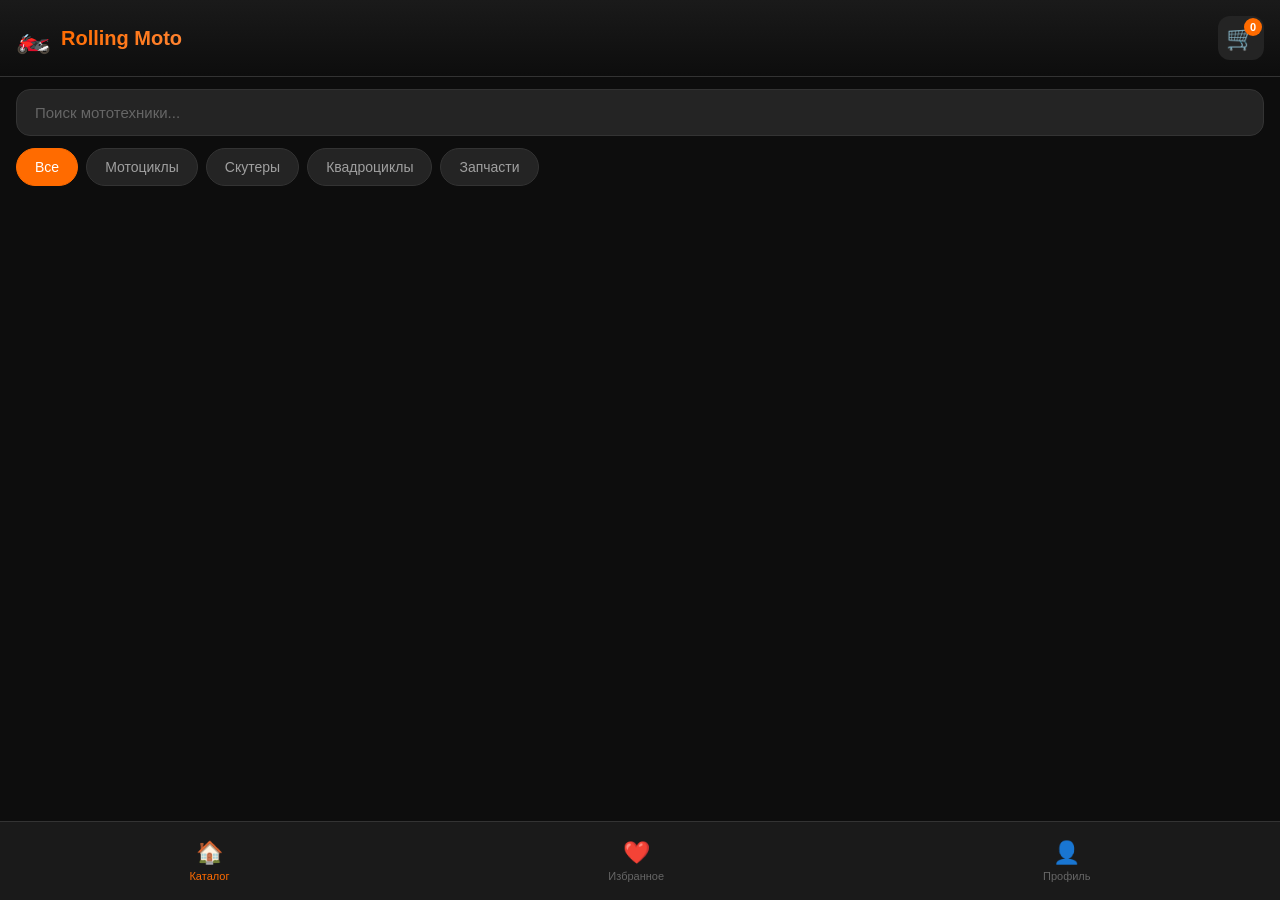
==== index.html @ a40a13a3 "Initial commit: Rolling Moto Telegram Mini App" ====
<!DOCTYPE html>
<html lang="ru">
<head>
    <meta charset="UTF-8">
    <meta name="viewport" content="width=device-width, initial-scale=1.0, user-scalable=no">
    <title>Rolling Moto</title>
    <script src="https://telegram.org/js/telegram-web-app.js"></script>
    <link rel="stylesheet" href="styles.css">
</head>
<body>
    <div class="app">
        <!-- Header -->
        <header class="header">
            <div class="logo">
                <span class="logo-icon">🏍️</span>
                <span class="logo-text">Rolling Moto</span>
            </div>
            <div class="cart-icon" onclick="showCart()">
                <span class="cart-count" id="cartCount">0</span>
                🛒
            </div>
        </header>

        <!-- Search -->
        <div class="search-container">
            <input type="text" class="search-input" placeholder="Поиск мототехники..." id="searchInput" oninput="filterProducts()">
        </div>

        <!-- Categories -->
        <div class="categories">
            <button class="category-btn active" onclick="filterByCategory('all')">Все</button>
            <button class="category-btn" onclick="filterByCategory('motorcycles')">Мотоциклы</button>
            <button class="category-btn" onclick="filterByCategory('scooters')">Скутеры</button>
            <button class="category-btn" onclick="filterByCategory('atv')">Квадроциклы</button>
            <button class="category-btn" onclick="filterByCategory('parts')">Запчасти</button>
        </div>

        <!-- Products -->
        <div class="products-grid" id="productsGrid">
            <!-- Products will be inserted here -->
        </div>

        <!-- Product Modal -->
        <div class="modal" id="productModal">
            <div class="modal-content">
                <button class="modal-close" onclick="closeModal()">×</button>
                <div class="modal-body" id="modalBody">
                    <!-- Product details will be inserted here -->
                </div>
            </div>
        </div>

        <!-- Cart Modal -->
        <div class="modal" id="cartModal">
            <div class="modal-content cart-modal-content">
                <button class="modal-close" onclick="closeCart()">×</button>
                <h2 class="modal-title">🛒 Корзина</h2>
                <div class="cart-items" id="cartItems">
                    <!-- Cart items will be inserted here -->
                </div>
                <div class="cart-total" id="cartTotal">
                    <span>Итого:</span>
                    <span id="totalPrice">0 ₽</span>
                </div>
                <button class="checkout-btn" onclick="checkout()" id="checkoutBtn">Оформить заказ</button>
            </div>
        </div>

        <!-- Bottom Nav -->
        <nav class="bottom-nav">
            <button class="nav-btn active" onclick="showSection('catalog')">
                <span class="nav-icon">🏠</span>
                <span class="nav-label">Каталог</span>
            </button>
            <button class="nav-btn" onclick="showSection('favorites')">
                <span class="nav-icon">❤️</span>
                <span class="nav-label">Избранное</span>
            </button>
            <button class="nav-btn" onclick="showSection('profile')">
                <span class="nav-icon">👤</span>
                <span class="nav-label">Профиль</span>
            </button>
        </nav>
    </div>

    <script src="app.js"></script>
</body>
</html>
---- styles.css ----
:root {
    --bg-primary: #0d0d0d;
    --bg-secondary: #1a1a1a;
    --bg-card: #242424;
    --bg-hover: #2d2d2d;
    --accent: #ff6b00;
    --accent-light: #ff8533;
    --accent-dark: #cc5500;
    --text-primary: #ffffff;
    --text-secondary: #a0a0a0;
    --text-muted: #666666;
    --border: #333333;
    --success: #00c853;
    --danger: #ff4444;
}

* {
    margin: 0;
    padding: 0;
    box-sizing: border-box;
}

body {
    font-family: -apple-system, BlinkMacSystemFont, 'Segoe UI', Roboto, Oxygen, Ubuntu, sans-serif;
    background: var(--bg-primary);
    color: var(--text-primary);
    min-height: 100vh;
    overflow-x: hidden;
}

.app {
    max-width: 100%;
    min-height: 100vh;
    padding-bottom: 80px;
}

/* Header */
.header {
    position: sticky;
    top: 0;
    background: linear-gradient(180deg, var(--bg-secondary) 0%, var(--bg-primary) 100%);
    padding: 16px;
    display: flex;
    justify-content: space-between;
    align-items: center;
    z-index: 100;
    border-bottom: 1px solid var(--border);
}

.logo {
    display: flex;
    align-items: center;
    gap: 10px;
}

.logo-icon {
    font-size: 28px;
}

.logo-text {
    font-size: 20px;
    font-weight: 700;
    background: linear-gradient(135deg, var(--accent) 0%, var(--accent-light) 100%);
    -webkit-background-clip: text;
    -webkit-text-fill-color: transparent;
    background-clip: text;
}

.cart-icon {
    position: relative;
    font-size: 24px;
    cursor: pointer;
    padding: 8px;
    background: var(--bg-card);
    border-radius: 12px;
    transition: all 0.3s ease;
}

.cart-icon:hover {
    background: var(--bg-hover);
    transform: scale(1.05);
}

.cart-count {
    position: absolute;
    top: 2px;
    right: 2px;
    background: var(--accent);
    color: white;
    font-size: 11px;
    font-weight: 600;
    min-width: 18px;
    height: 18px;
    border-radius: 50%;
    display: flex;
    align-items: center;
    justify-content: center;
}

/* Search */
.search-container {
    padding: 12px 16px;
}

.search-input {
    width: 100%;
    padding: 14px 18px;
    background: var(--bg-card);
    border: 1px solid var(--border);
    border-radius: 14px;
    color: var(--text-primary);
    font-size: 15px;
    outline: none;
    transition: all 0.3s ease;
}

.search-input:focus {
    border-color: var(--accent);
    box-shadow: 0 0 0 3px rgba(255, 107, 0, 0.15);
}

.search-input::placeholder {
    color: var(--text-muted);
}

/* Categories */
.categories {
    display: flex;
    gap: 8px;
    padding: 0 16px 16px;
    overflow-x: auto;
    scrollbar-width: none;
    -ms-overflow-style: none;
}

.categories::-webkit-scrollbar {
    display: none;
}

.category-btn {
    flex-shrink: 0;
    padding: 10px 18px;
    background: var(--bg-card);
    border: 1px solid var(--border);
    border-radius: 20px;
    color: var(--text-secondary);
    font-size: 14px;
    font-weight: 500;
    cursor: pointer;
    transition: all 0.3s ease;
}

.category-btn:hover {
    background: var(--bg-hover);
    color: var(--text-primary);
}

.category-btn.active {
    background: var(--accent);
    border-color: var(--accent);
    color: white;
}

/* Products Grid */
.products-grid {
    display: grid;
    grid-template-columns: repeat(2, 1fr);
    gap: 12px;
    padding: 0 16px 20px;
}

.product-card {
    background: var(--bg-card);
    border-radius: 16px;
    overflow: hidden;
    cursor: pointer;
    transition: all 0.3s ease;
    border: 1px solid var(--border);
}

.product-card:hover {
    transform: translateY(-4px);
    box-shadow: 0 8px 25px rgba(255, 107, 0, 0.15);
    border-color: var(--accent);
}

.product-image {
    width: 100%;
    aspect-ratio: 1;
    object-fit: cover;
    background: var(--bg-secondary);
}

.product-info {
    padding: 12px;
}

.product-category {
    font-size: 11px;
    color: var(--accent);
    text-transform: uppercase;
    letter-spacing: 0.5px;
    margin-bottom: 4px;
}

.product-name {
    font-size: 14px;
    font-weight: 600;
    color: var(--text-primary);
    margin-bottom: 6px;
    line-height: 1.3;
    display: -webkit-box;
    -webkit-line-clamp: 2;
    -webkit-box-orient: vertical;
    overflow: hidden;
}

.product-price {
    font-size: 16px;
    font-weight: 700;
    color: var(--accent);
}

.product-price-old {
    font-size: 12px;
    color: var(--text-muted);
    text-decoration: line-through;
    margin-left: 6px;
}

.product-actions {
    display: flex;
    gap: 8px;
    margin-top: 10px;
}

.btn-icon {
    flex: 1;
    padding: 10px;
    border: none;
    border-radius: 10px;
    cursor: pointer;
    font-size: 18px;
    transition: all 0.3s ease;
}

.btn-favorite {
    background: var(--bg-secondary);
}

.btn-favorite:hover {
    background: var(--bg-hover);
}

.btn-favorite.active {
    background: rgba(255, 107, 0, 0.2);
}

.btn-cart {
    background: var(--accent);
}

.btn-cart:hover {
    background: var(--accent-light);
    transform: scale(1.05);
}

/* Modal */
.modal {
    display: none;
    position: fixed;
    top: 0;
    left: 0;
    width: 100%;
    height: 100%;
    background: rgba(0, 0, 0, 0.85);
    z-index: 1000;
    align-items: center;
    justify-content: center;
    padding: 20px;
    backdrop-filter: blur(10px);
}

.modal.active {
    display: flex;
}

.modal-content {
    background: var(--bg-secondary);
    border-radius: 20px;
    width: 100%;
    max-width: 400px;
    max-height: 90vh;
    overflow-y: auto;
    position: relative;
    border: 1px solid var(--border);
}

.modal-close {
    position: absolute;
    top: 12px;
    right: 12px;
    width: 36px;
    height: 36px;
    background: var(--bg-card);
    border: none;
    border-radius: 50%;
    color: var(--text-primary);
    font-size: 24px;
    cursor: pointer;
    z-index: 10;
    transition: all 0.3s ease;
}

.modal-close:hover {
    background: var(--accent);
}

.modal-image {
    width: 100%;
    aspect-ratio: 4/3;
    object-fit: cover;
    border-radius: 20px 20px 0 0;
}

.modal-body {
    padding: 20px;
}

.modal-title {
    font-size: 20px;
    font-weight: 700;
    margin-bottom: 12px;
    color: var(--text-primary);
}

.modal-category {
    display: inline-block;
    padding: 4px 12px;
    background: rgba(255, 107, 0, 0.15);
    color: var(--accent);
    border-radius: 20px;
    font-size: 12px;
    margin-bottom: 12px;
}

.modal-description {
    color: var(--text-secondary);
    font-size: 14px;
    line-height: 1.6;
    margin-bottom: 16px;
}

.modal-specs {
    display: grid;
    gap: 10px;
    margin-bottom: 20px;
}

.spec-item {
    display: flex;
    justify-content: space-between;
    padding: 10px 14px;
    background: var(--bg-card);
    border-radius: 10px;
}

.spec-label {
    color: var(--text-muted);
    font-size: 13px;
}

.spec-value {
    color: var(--text-primary);
    font-weight: 600;
    font-size: 13px;
}

.modal-price {
    font-size: 28px;
    font-weight: 700;
    color: var(--accent);
    margin-bottom: 16px;
}

.add-to-cart-btn {
    width: 100%;
    padding: 16px;
    background: linear-gradient(135deg, var(--accent) 0%, var(--accent-light) 100%);
    border: none;
    border-radius: 14px;
    color: white;
    font-size: 16px;
    font-weight: 600;
    cursor: pointer;
    transition: all 0.3s ease;
}

.add-to-cart-btn:hover {
    transform: scale(1.02);
    box-shadow: 0 8px 25px rgba(255, 107, 0, 0.4);
}

/* Cart */
.cart-modal-content {
    padding: 20px;
}

.cart-items {
    max-height: 50vh;
    overflow-y: auto;
    margin-bottom: 20px;
}

.cart-item {
    display: flex;
    gap: 12px;
    padding: 12px;
    background: var(--bg-card);
    border-radius: 12px;
    margin-bottom: 10px;
}

.cart-item-image {
    width: 70px;
    height: 70px;
    object-fit: cover;
    border-radius: 10px;
}

.cart-item-info {
    flex: 1;
}

.cart-item-name {
    font-size: 14px;
    font-weight: 600;
    margin-bottom: 4px;
}

.cart-item-price {
    color: var(--accent);
    font-weight: 700;
}

.cart-item-remove {
    background: none;
    border: none;
    color: var(--danger);
    font-size: 20px;
    cursor: pointer;
    padding: 4px;
}

.cart-empty {
    text-align: center;
    padding: 40px 20px;
    color: var(--text-muted);
}

.cart-total {
    display: flex;
    justify-content: space-between;
    padding: 16px;
    background: var(--bg-card);
    border-radius: 12px;
    margin-bottom: 16px;
    font-size: 18px;
    font-weight: 600;
}

.checkout-btn {
    width: 100%;
    padding: 16px;
    background: linear-gradient(135deg, var(--accent) 0%, var(--accent-light) 100%);
    border: none;
    border-radius: 14px;
    color: white;
    font-size: 16px;
    font-weight: 600;
    cursor: pointer;
    transition: all 0.3s ease;
}

.checkout-btn:hover {
    transform: scale(1.02);
}

.checkout-btn:disabled {
    opacity: 0.5;
    cursor: not-allowed;
    transform: none;
}

/* Bottom Navigation */
.bottom-nav {
    position: fixed;
    bottom: 0;
    left: 0;
    right: 0;
    background: var(--bg-secondary);
    display: flex;
    justify-content: space-around;
    padding: 10px 0;
    border-top: 1px solid var(--border);
    z-index: 100;
}

.nav-btn {
    display: flex;
    flex-direction: column;
    align-items: center;
    gap: 4px;
    background: none;
    border: none;
    color: var(--text-muted);
    cursor: pointer;
    padding: 8px 16px;
    transition: all 0.3s ease;
}

.nav-btn.active {
    color: var(--accent);
}

.nav-icon {
    font-size: 22px;
}

.nav-label {
    font-size: 11px;
    font-weight: 500;
}

/* Animations */
@keyframes fadeIn {
    from { opacity: 0; transform: scale(0.95); }
    to { opacity: 1; transform: scale(1); }
}

.modal.active .modal-content {
    animation: fadeIn 0.3s ease;
}

/* Toast */
.toast {
    position: fixed;
    bottom: 100px;
    left: 50%;
    transform: translateX(-50%);
    background: var(--accent);
    color: white;
    padding: 14px 24px;
    border-radius: 12px;
    font-size: 14px;
    font-weight: 500;
    z-index: 2000;
    animation: slideUp 0.3s ease, fadeOut 0.3s ease 2s forwards;
}

@keyframes slideUp {
    from { transform: translateX(-50%) translateY(20px); opacity: 0; }
    to { transform: translateX(-50%) translateY(0); opacity: 1; }
}

@keyframes fadeOut {
    to { opacity: 0; visibility: hidden; }
}

/* Favorites Section */
.favorites-section, .profile-section {
    display: none;
    padding: 20px 16px;
}

.favorites-section.active, .profile-section.active {
    display: block;
}

.section-title {
    font-size: 22px;
    font-weight: 700;
    margin-bottom: 16px;
}

.profile-card {
    background: var(--bg-card);
    border-radius: 16px;
    padding: 20px;
    margin-bottom: 16px;
}

.profile-avatar {
    width: 80px;
    height: 80px;
    border-radius: 50%;
    background: linear-gradient(135deg, var(--accent) 0%, var(--accent-light) 100%);
    display: flex;
    align-items: center;
    justify-content: center;
    font-size: 36px;
    margin: 0 auto 16px;
}

.profile-name {
    text-align: center;
    font-size: 18px;
    font-weight: 600;
    margin-bottom: 4px;
}

.profile-phone {
    text-align: center;
    color: var(--text-muted);
    font-size: 14px;
}

.profile-menu {
    background: var(--bg-card);
    border-radius: 16px;
    overflow: hidden;
}

.profile-menu-item {
    display: flex;
    align-items: center;
    gap: 14px;
    padding: 16px;
    border-bottom: 1px solid var(--border);
    cursor: pointer;
    transition: background 0.3s ease;
}

.profile-menu-item:last-child {
    border-bottom: none;
}

.profile-menu-item:hover {
    background: var(--bg-hover);
}

.profile-menu-icon {
    font-size: 22px;
}

.profile-menu-text {
    flex: 1;
    font-size: 15px;
}

.profile-menu-arrow {
    color: var(--text-muted);
}
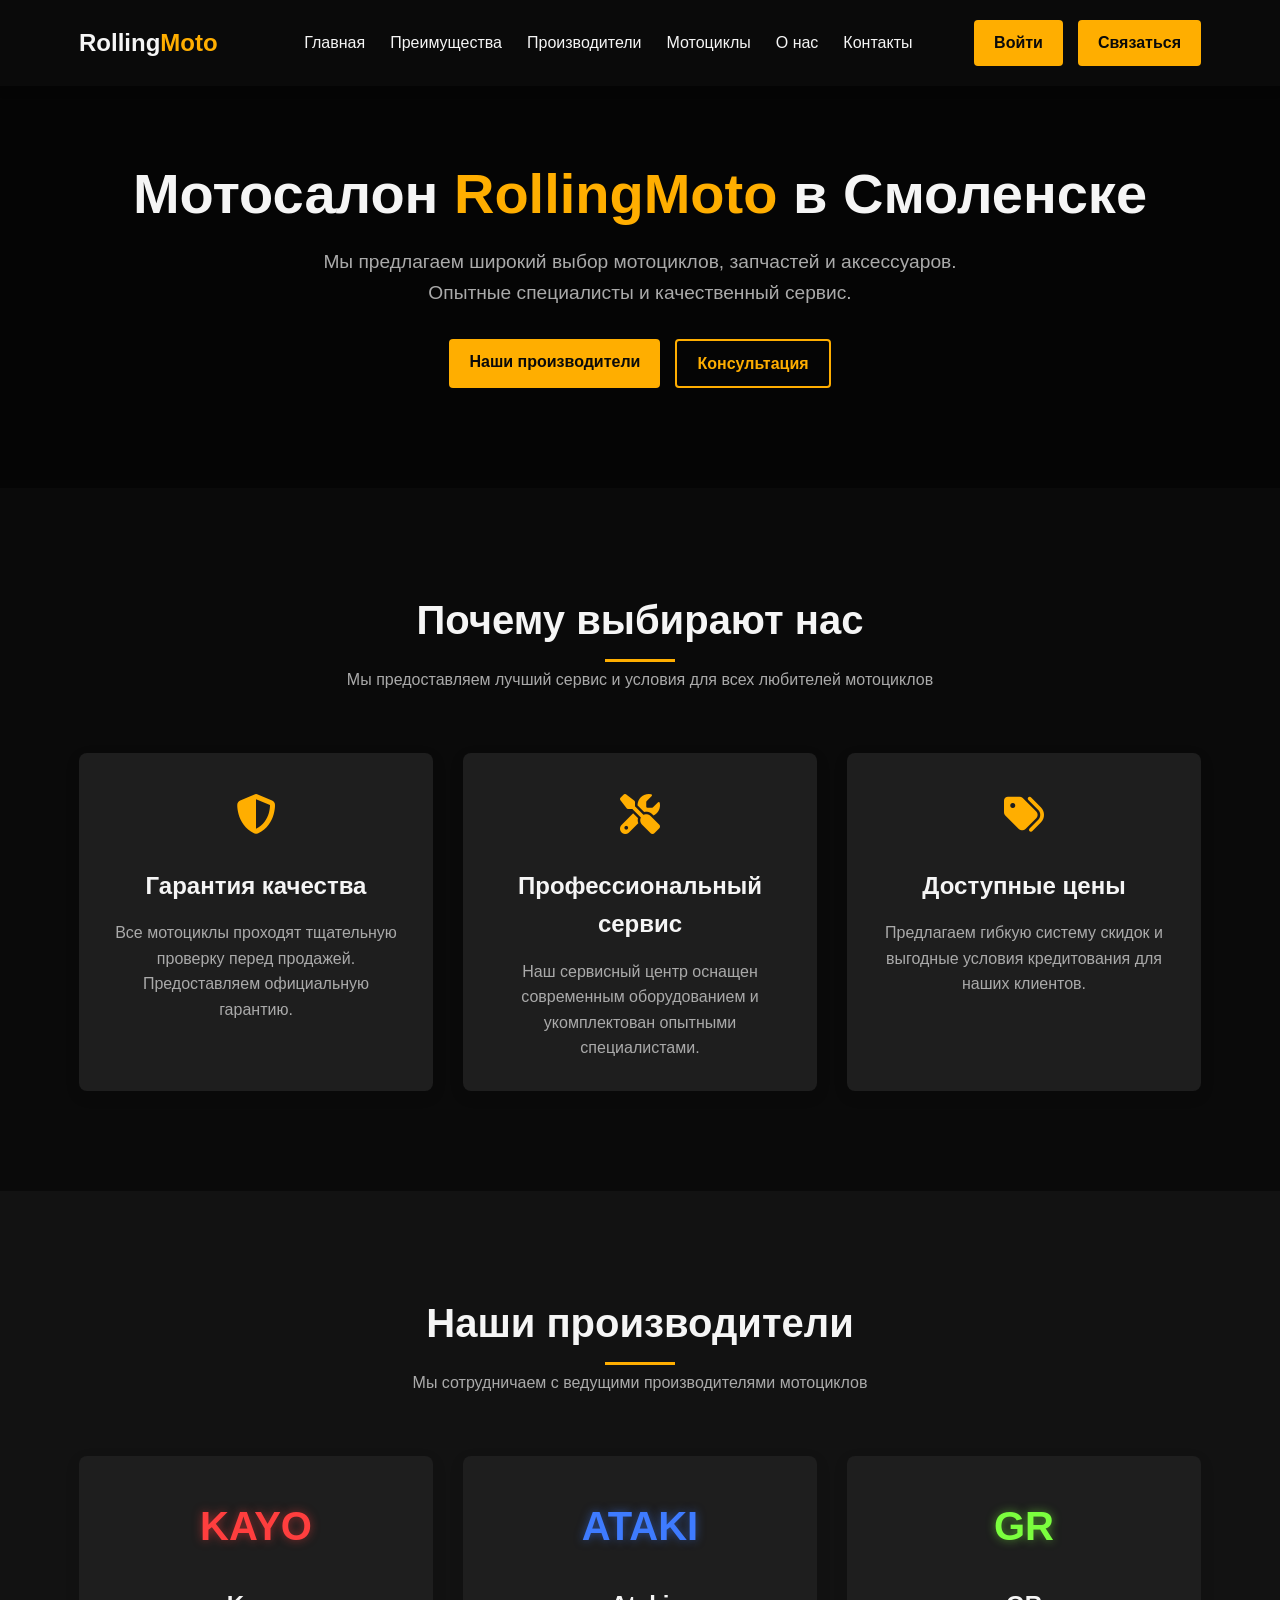
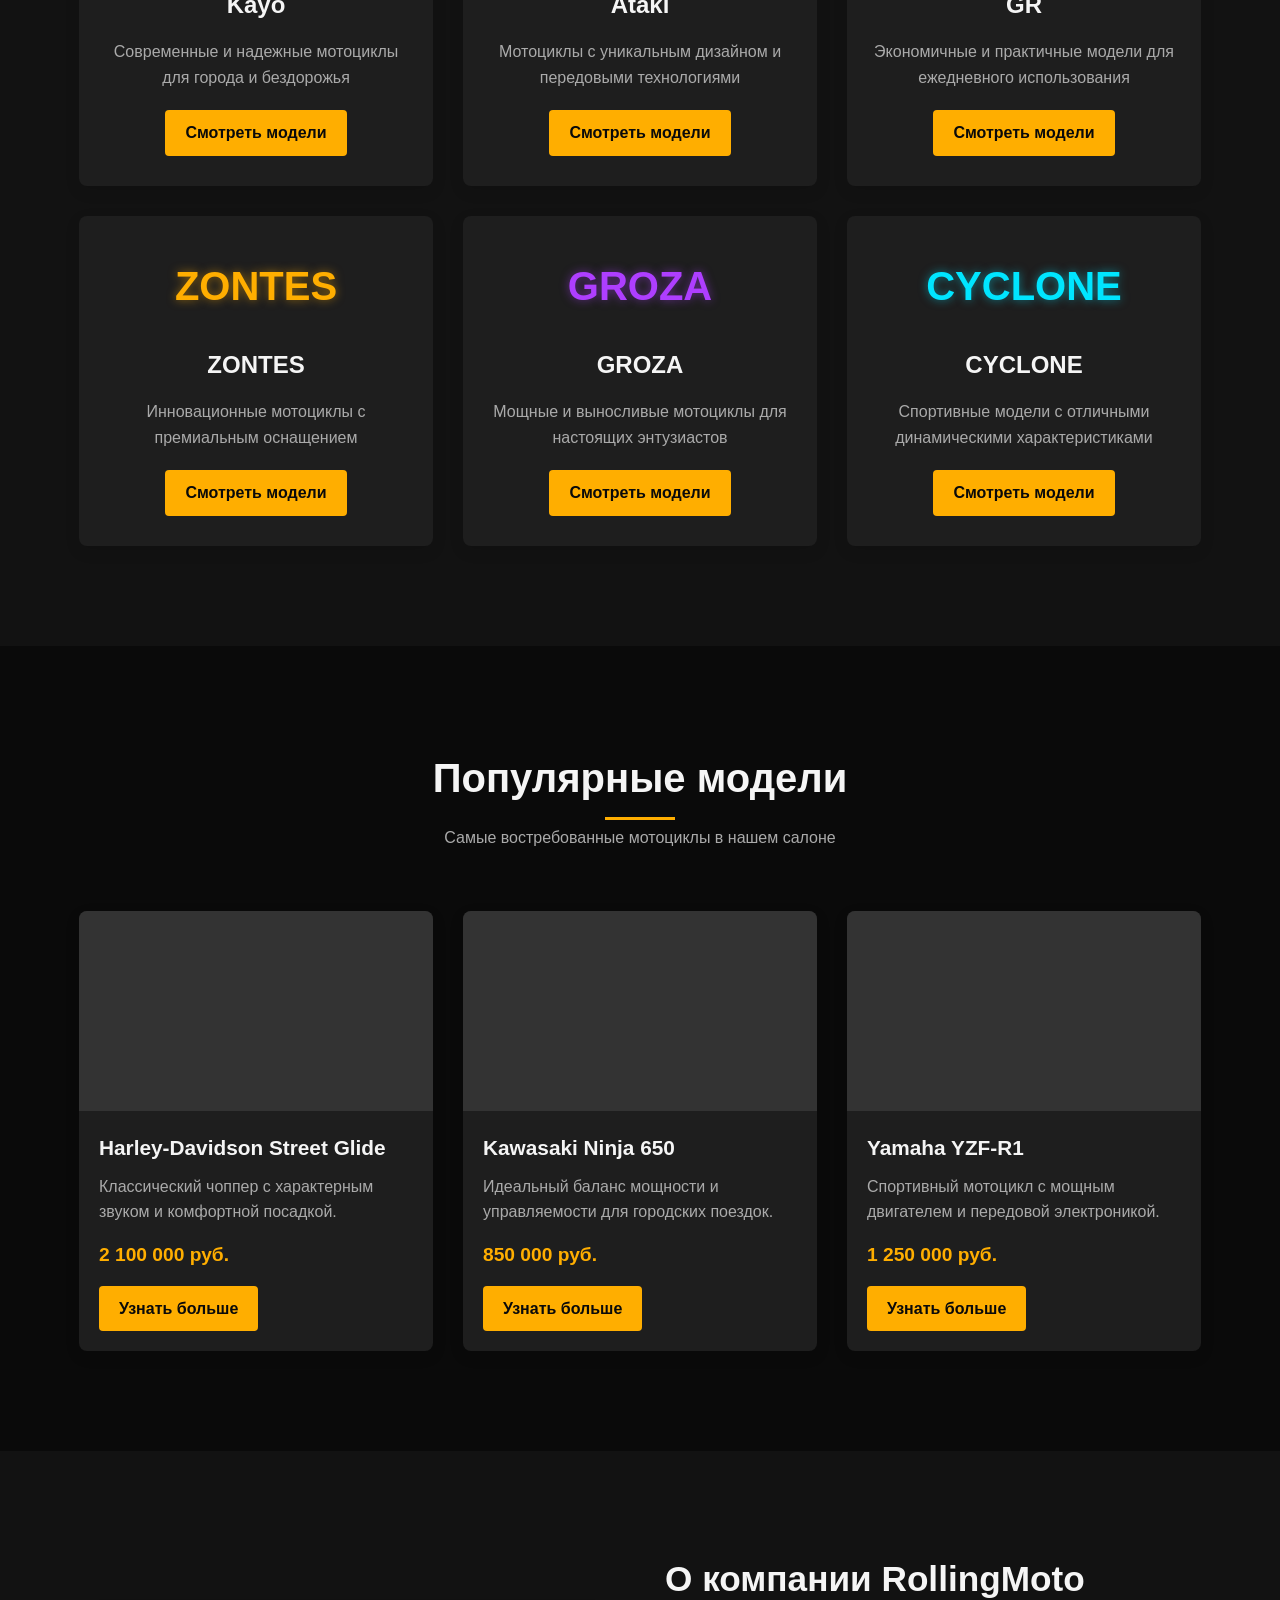
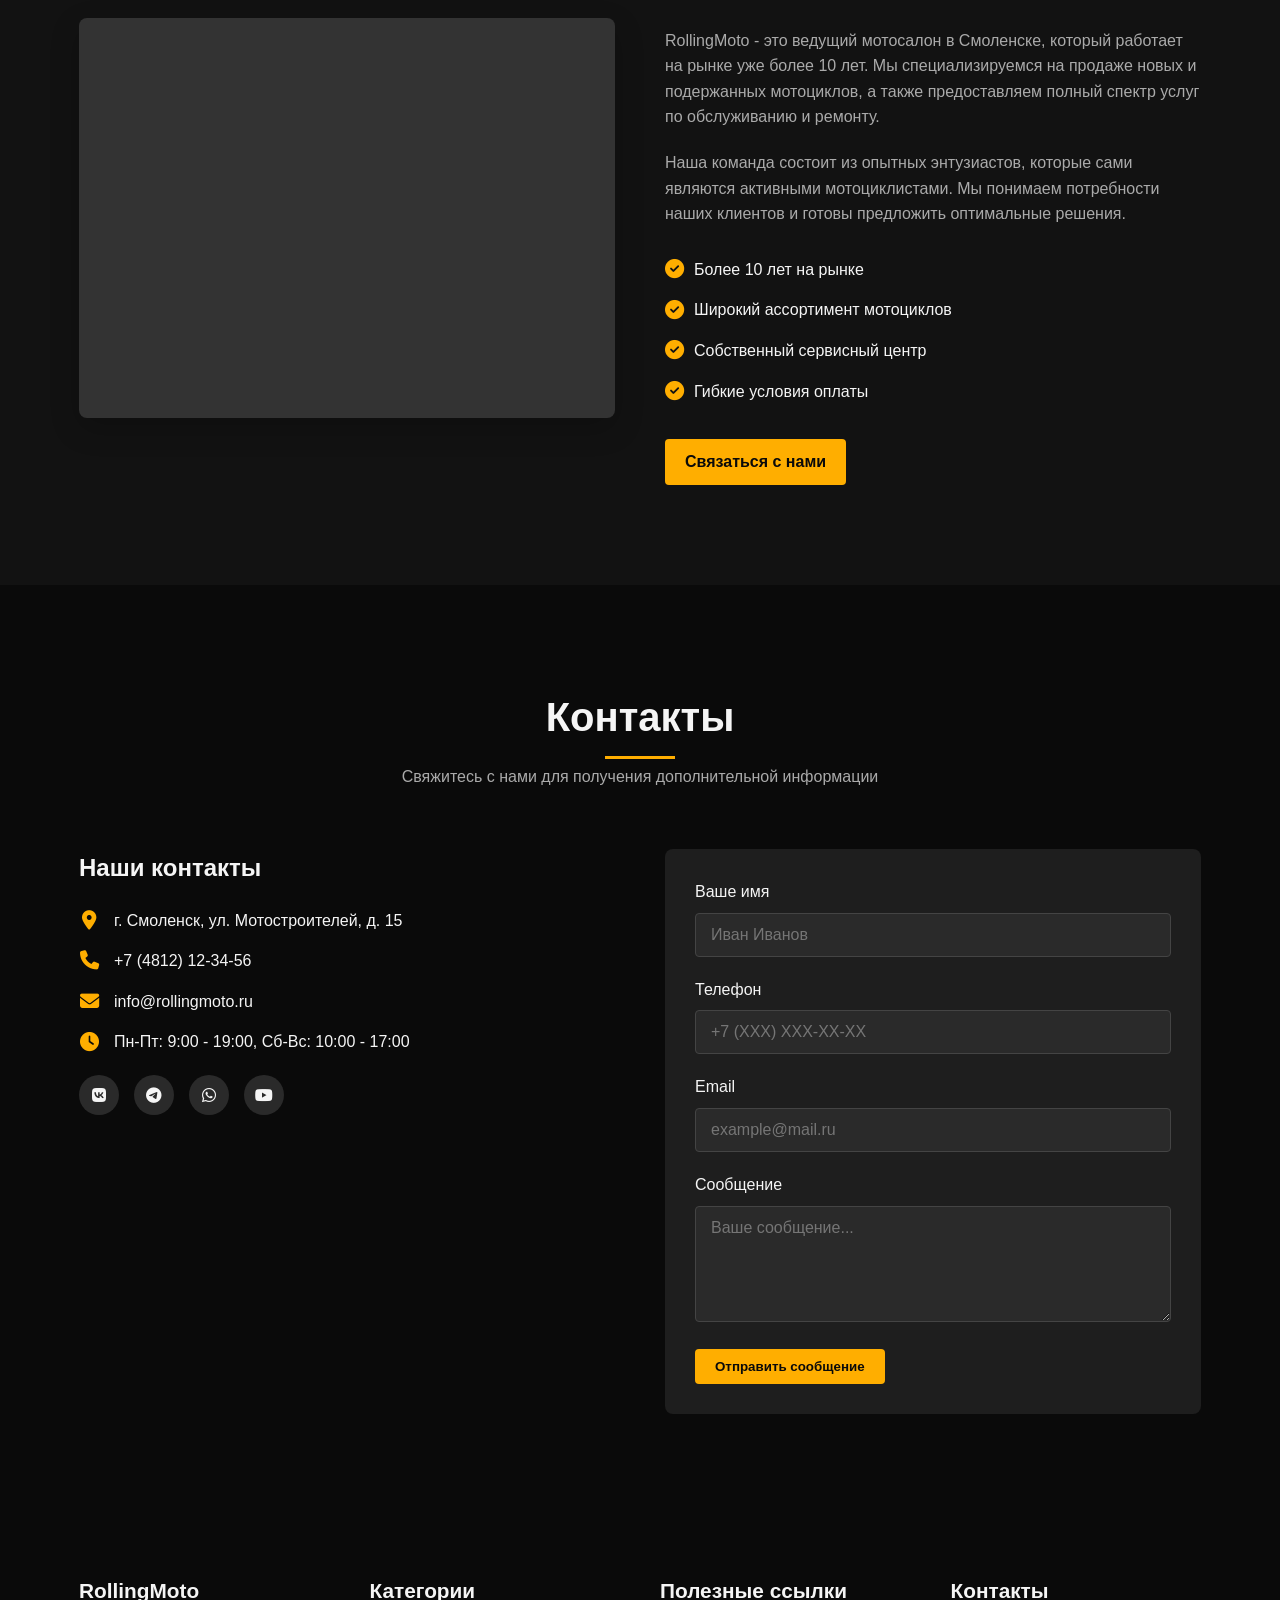
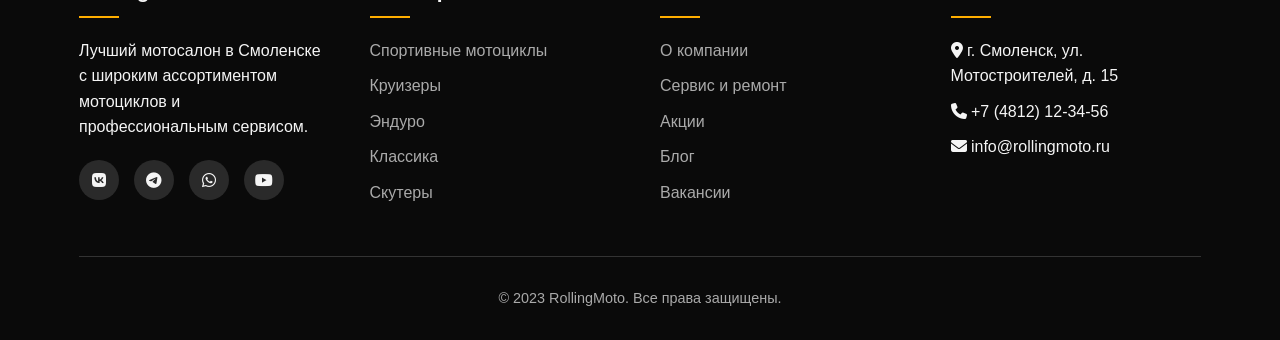
==== commit 1179330b: "Add files via upload" ====
--- a/index.html
+++ b/index.html
@@ -1,88 +1,390 @@
-<!DOCTYPE html>
-<html lang="ru">
-<head>
-    <meta charset="UTF-8">
-    <meta name="viewport" content="width=device-width, initial-scale=1.0, user-scalable=no">
-    <title>Rolling Moto</title>
-    <script src="https://telegram.org/js/telegram-web-app.js"></script>
-    <link rel="stylesheet" href="styles.css">
-</head>
-<body>
-    <div class="app">
-        <!-- Header -->
-        <header class="header">
-            <div class="logo">
-                <span class="logo-icon">🏍️</span>
-                <span class="logo-text">Rolling Moto</span>
-            </div>
-            <div class="cart-icon" onclick="showCart()">
-                <span class="cart-count" id="cartCount">0</span>
-                🛒
-            </div>
-        </header>
-
-        <!-- Search -->
-        <div class="search-container">
-            <input type="text" class="search-input" placeholder="Поиск мототехники..." id="searchInput" oninput="filterProducts()">
-        </div>
-
-        <!-- Categories -->
-        <div class="categories">
-            <button class="category-btn active" onclick="filterByCategory('all')">Все</button>
-            <button class="category-btn" onclick="filterByCategory('motorcycles')">Мотоциклы</button>
-            <button class="category-btn" onclick="filterByCategory('scooters')">Скутеры</button>
-            <button class="category-btn" onclick="filterByCategory('atv')">Квадроциклы</button>
-            <button class="category-btn" onclick="filterByCategory('parts')">Запчасти</button>
-        </div>
-
-        <!-- Products -->
-        <div class="products-grid" id="productsGrid">
-            <!-- Products will be inserted here -->
-        </div>
-
-        <!-- Product Modal -->
-        <div class="modal" id="productModal">
-            <div class="modal-content">
-                <button class="modal-close" onclick="closeModal()">×</button>
-                <div class="modal-body" id="modalBody">
-                    <!-- Product details will be inserted here -->
-                </div>
-            </div>
-        </div>
-
-        <!-- Cart Modal -->
-        <div class="modal" id="cartModal">
-            <div class="modal-content cart-modal-content">
-                <button class="modal-close" onclick="closeCart()">×</button>
-                <h2 class="modal-title">🛒 Корзина</h2>
-                <div class="cart-items" id="cartItems">
-                    <!-- Cart items will be inserted here -->
-                </div>
-                <div class="cart-total" id="cartTotal">
-                    <span>Итого:</span>
-                    <span id="totalPrice">0 ₽</span>
-                </div>
-                <button class="checkout-btn" onclick="checkout()" id="checkoutBtn">Оформить заказ</button>
-            </div>
-        </div>
-
-        <!-- Bottom Nav -->
-        <nav class="bottom-nav">
-            <button class="nav-btn active" onclick="showSection('catalog')">
-                <span class="nav-icon">🏠</span>
-                <span class="nav-label">Каталог</span>
-            </button>
-            <button class="nav-btn" onclick="showSection('favorites')">
-                <span class="nav-icon">❤️</span>
-                <span class="nav-label">Избранное</span>
-            </button>
-            <button class="nav-btn" onclick="showSection('profile')">
-                <span class="nav-icon">👤</span>
-                <span class="nav-label">Профиль</span>
-            </button>
-        </nav>
-    </div>
-
-    <script src="app.js"></script>
-</body>
-</html>
+<!DOCTYPE html>
+<html lang="ru">
+<head>
+    <meta charset="UTF-8">
+    <meta name="viewport" content="width=device-width, initial-scale=1.0">
+    <title>RollingMoto - Мотосалон в Смоленске</title>
+    <link rel="stylesheet" href="https://cdnjs.cloudflare.com/ajax/libs/font-awesome/6.4.0/css/all.min.css">
+    <link rel="stylesheet" href="style.css">
+</head>
+<body>
+    <!-- Header -->
+    <header>
+        <div class="container">
+            <div class="header-content">
+                <div class="logo">
+                    <div class="logo-text">Rolling<span>Moto</span></div>
+                </div>
+                <nav>
+                    <ul>
+                        <li><a href="#home">Главная</a></li>
+                        <li><a href="#features">Преимущества</a></li>
+                        <li><a href="#brands">Производители</a></li>
+                        <li><a href="#bikes">Мотоциклы</a></li>
+                        <li><a href="#about">О нас</a></li>
+                        <li><a href="#contact">Контакты</a></li>
+                    </ul>
+                </nav>
+                <div class="header-actions">
+                    <div class="user-profile" id="userProfile">
+                        <div class="user-menu">
+                            <div class="user-avatar" id="userAvatar"></div>
+                            <div class="user-dropdown" id="userDropdown">
+                                <a href="profile/profile.html">Личный кабинет</a>
+                                <a href="#" id="logoutBtn">Выйти</a>
+                            </div>
+                        </div>
+                    </div>
+                    <a href="#" class="btn" id="authBtn">Войти</a>
+                    <a href="#contact" class="btn">Связаться</a>
+                </div>
+            </div>
+        </div>
+    </header>
+
+    <!-- Auth Modal -->
+    <div class="auth-modal" id="authModal">
+        <div class="auth-content">
+            <span class="close-auth" id="closeAuth">&times;</span>
+            <div class="auth-tabs">
+                <div class="auth-tab active" data-tab="login">Вход</div>
+                <div class="auth-tab" data-tab="register">Регистрация</div>
+            </div>
+            <form class="auth-form active" id="login-form">
+                <div class="form-group">
+                    <label for="login-email">Email</label>
+                    <input type="email" id="login-email" class="form-control" required>
+                </div>
+                <div class="form-group">
+                    <label for="login-password">Пароль</label>
+                    <input type="password" id="login-password" class="form-control" required>
+                </div>
+                <button type="submit" class="btn" style="width: 100%;">Войти</button>
+            </form>
+            <form class="auth-form" id="register-form">
+                <div class="form-group">
+                    <label for="register-name">Имя</label>
+                    <input type="text" id="register-name" class="form-control" required>
+                </div>
+                <div class="form-group">
+                    <label for="register-email">Email</label>
+                    <input type="email" id="register-email" class="form-control" required>
+                </div>
+                <div class="form-group">
+                    <label for="register-password">Пароль</label>
+                    <input type="password" id="register-password" class="form-control" required>
+                </div>
+                <div class="form-group">
+                    <label for="register-confirm">Подтвердите пароль</label>
+                    <input type="password" id="register-confirm" class="form-control" required>
+                </div>
+                <button type="submit" class="btn" style="width: 100%;">Зарегистрироваться</button>
+            </form>
+        </div>
+    </div>
+
+    <!-- Hero Section -->
+    <section class="hero" id="home">
+        <div class="container">
+            <h1>Мотосалон <span>RollingMoto</span> в Смоленске</h1>
+            <p>Мы предлагаем широкий выбор мотоциклов, запчастей и аксессуаров. Опытные специалисты и качественный сервис.</p>
+            <div class="hero-buttons">
+                <a href="#brands" class="btn">Наши производители</a>
+                <a href="#contact" class="btn btn-outline">Консультация</a>
+            </div>
+        </div>
+    </section>
+
+    <!-- Features Section -->
+    <section class="features" id="features">
+        <div class="container">
+            <div class="section-title">
+                <h2>Почему выбирают нас</h2>
+                <p>Мы предоставляем лучший сервис и условия для всех любителей мотоциклов</p>
+            </div>
+            <div class="features-grid">
+                <div class="feature-card">
+                    <div class="feature-icon">
+                        <i class="fas fa-shield-alt"></i>
+                    </div>
+                    <h3>Гарантия качества</h3>
+                    <p>Все мотоциклы проходят тщательную проверку перед продажей. Предоставляем официальную гарантию.</p>
+                </div>
+                <div class="feature-card">
+                    <div class="feature-icon">
+                        <i class="fas fa-tools"></i>
+                    </div>
+                    <h3>Профессиональный сервис</h3>
+                    <p>Наш сервисный центр оснащен современным оборудованием и укомплектован опытными специалистами.</p>
+                </div>
+                <div class="feature-card">
+                    <div class="feature-icon">
+                        <i class="fas fa-tags"></i>
+                    </div>
+                    <h3>Доступные цены</h3>
+                    <p>Предлагаем гибкую систему скидок и выгодные условия кредитования для наших клиентов.</p>
+                </div>
+            </div>
+        </div>
+    </section>
+
+    <!-- Brands Section -->
+    <section class="brands" id="brands">
+        <div class="container">
+            <div class="section-title">
+                <h2>Наши производители</h2>
+                <p>Мы сотрудничаем с ведущими производителями мотоциклов</p>
+            </div>
+            <div class="brands-grid">
+                <div class="brand-card">
+                    <div class="brand-logo kayo-logo">KAYO</div>
+                    <div class="brand-info">
+                        <h3>Kayo</h3>
+                        <p>Современные и надежные мотоциклы для города и бездорожья</p>
+                        <a href="brand/kayo.html" class="btn">Смотреть модели</a>
+                    </div>
+                </div>
+                <div class="brand-card">
+                    <div class="brand-logo ataki-logo">ATAKI</div>
+                    <div class="brand-info">
+                        <h3>Ataki</h3>
+                        <p>Мотоциклы с уникальным дизайном и передовыми технологиями</p>
+                        <a href="brand/ataki.html" class="btn">Смотреть модели</a>
+                    </div>
+                </div>
+                <div class="brand-card">
+                    <div class="brand-logo gr-logo">GR</div>
+                    <div class="brand-info">
+                        <h3>GR</h3>
+                        <p>Экономичные и практичные модели для ежедневного использования</p>
+                        <a href="brand/gr.html" class="btn">Смотреть модели</a>
+                    </div>
+                </div>
+                <div class="brand-card">
+                    <div class="brand-logo zontes-logo">ZONTES</div>
+                    <div class="brand-info">
+                        <h3>ZONTES</h3>
+                        <p>Инновационные мотоциклы с премиальным оснащением</p>
+                        <a href="brand/zontes.html" class="btn">Смотреть модели</a>
+                    </div>
+                </div>
+                <div class="brand-card">
+                    <div class="brand-logo groza-logo">GROZA</div>
+                    <div class="brand-info">
+                        <h3>GROZA</h3>
+                        <p>Мощные и выносливые мотоциклы для настоящих энтузиастов</p>
+                        <a href="brand/groza.html" class="btn">Смотреть модели</a>
+                    </div>
+                </div>
+                <div class="brand-card">
+                    <div class="brand-logo cyclone-logo">CYCLONE</div>
+                    <div class="brand-info">
+                        <h3>CYCLONE</h3>
+                        <p>Спортивные модели с отличными динамическими характеристиками</p>
+                        <a href="brand/cyclone.html" class="btn">Смотреть модели</a>
+                    </div>
+                </div>
+            </div>
+        </div>
+    </section>
+
+    <!-- Bikes Section -->
+    <section class="bikes" id="bikes">
+        <div class="container">
+            <div class="section-title">
+                <h2>Популярные модели</h2>
+                <p>Самые востребованные мотоциклы в нашем салоне</p>
+            </div>
+            <div class="bikes-grid">
+                <div class="bike-card">
+                    <div class="bike-image" style="background-image: url('https://avatars.mds.yandex.net/i?id=944b3396487b76008988682d947e4637_l-5313756-images-thumbs&n=13');"></div>
+                    <div class="bike-info">
+                        <h3>Harley-Davidson Street Glide</h3>
+                        <p>Классический чоппер с характерным звуком и комфортной посадкой.</p>
+                        <div class="bike-price">2 100 000 руб.</div>
+                        <a href="#contact" class="btn">Узнать больше</a>
+                    </div>
+                </div>
+                <div class="bike-card">
+                    <div class="bike-image" style="background-image: url('https://i.pinimg.com/originals/32/a0/f9/32a0f9552aa655a91e2a3bca822947ec.jpg');"></div>
+                    <div class="bike-info">
+                        <h3>Kawasaki Ninja 650</h3>
+                        <p>Идеальный баланс мощности и управляемости для городских поездок.</p>
+                        <div class="bike-price">850 000 руб.</div>
+                        <a href="#contact" class="btn">Узнать больше</a>
+                    </div>
+                </div>
+                <div class="bike-card">
+                    <div class="bike-image" style="background-image: url('https://www.yamaha-motor.ru/upload/iblock/4a5/4a5c9a5c9a5c9a5c9a5c9a5c9a5c9a5c.jpg');"></div>
+                    <div class="bike-info">
+                        <h3>Yamaha YZF-R1</h3>
+                        <p>Спортивный мотоцикл с мощным двигателем и передовой электроникой.</p>
+                        <div class="bike-price">1 250 000 руб.</div>
+                        <a href="#contact" class="btn">Узнать больше</a>
+                    </div>
+                </div>
+            </div>
+        </div>
+    </section>
+
+    <!-- About Section -->
+    <section class="about" id="about">
+        <div class="container">
+            <div class="about-content">
+                <div class="about-image" style="background-image: url('https://avatars.mds.yandex.net/i?id=a04fc7696e3715fb74cdb6637bcbbc56_sr-3833005-images-thumbs&n=13');"></div>
+                <div class="about-text">
+                    <h2>О компании RollingMoto</h2>
+                    <p>RollingMoto - это ведущий мотосалон в Смоленске, который работает на рынке уже более 10 лет. Мы специализируемся на продаже новых и подержанных мотоциклов, а также предоставляем полный спектр услуг по обслуживанию и ремонту.</p>
+                    <p>Наша команда состоит из опытных энтузиастов, которые сами являются активными мотоциклистами. Мы понимаем потребности наших клиентов и готовы предложить оптимальные решения.</p>
+                    <div class="about-features">
+                        <div class="about-feature">
+                            <i class="fas fa-check-circle"></i>
+                            <span>Более 10 лет на рынке</span>
+                        </div>
+                        <div class="about-feature">
+                            <i class="fas fa-check-circle"></i>
+                            <span>Широкий ассортимент мотоциклов</span>
+                        </div>
+                        <div class="about-feature">
+                            <i class="fas fa-check-circle"></i>
+                            <span>Собственный сервисный центр</span>
+                        </div>
+                        <div class="about-feature">
+                            <i class="fas fa-check-circle"></i>
+                            <span>Гибкие условия оплаты</span>
+                        </div>
+                    </div>
+                    <a href="#contact" class="btn" style="margin-top: 20px;">Связаться с нами</a>
+                </div>
+            </div>
+        </div>
+    </section>
+
+    <!-- Contact Section -->
+    <section class="contact" id="contact">
+        <div class="container">
+            <div class="section-title">
+                <h2>Контакты</h2>
+                <p>Свяжитесь с нами для получения дополнительной информации</p>
+            </div>
+            <div class="contact-content">
+                <div class="contact-info">
+                    <h3>Наши контакты</h3>
+                    <div class="contact-detail">
+                        <i class="fas fa-map-marker-alt"></i>
+                        <span>г. Смоленск, ул. Мотостроителей, д. 15</span>
+                    </div>
+                    <div class="contact-detail">
+                        <i class="fas fa-phone"></i>
+                        <span>+7 (4812) 12-34-56</span>
+                    </div>
+                    <div class="contact-detail">
+                        <i class="fas fa-envelope"></i>
+                        <span>info@rollingmoto.ru</span>
+                    </div>
+                    <div class="contact-detail">
+                        <i class="fas fa-clock"></i>
+                        <span>Пн-Пт: 9:00 - 19:00, Сб-Вс: 10:00 - 17:00</span>
+                    </div>
+                    <div class="social-links">
+                        <a href="#"><i class="fab fa-vk"></i></a>
+                        <a href="#"><i class="fab fa-telegram"></i></a>
+                        <a href="https://wa.me/74812123456" target="_blank"><i class="fab fa-whatsapp"></i></a>
+                        <a href="#"><i class="fab fa-youtube"></i></a>
+                    </div>
+                </div>
+                <div class="contact-form">
+                    <form id="contactForm">
+                        <div class="form-group">
+                            <label for="name">Ваше имя</label>
+                            <input type="text" id="name" class="form-control" placeholder="Иван Иванов" required>
+                        </div>
+                        <div class="form-group">
+                            <label for="phone">Телефон</label>
+                            <input type="tel" id="phone" class="form-control" placeholder="+7 (XXX) XXX-XX-XX" required>
+                        </div>
+                        <div class="form-group">
+                            <label for="email">Email</label>
+                            <input type="email" id="email" class="form-control" placeholder="example@mail.ru" required>
+                        </div>
+                        <div class="form-group">
+                            <label for="message">Сообщение</label>
+                            <textarea id="message" class="form-control" rows="5" placeholder="Ваше сообщение..." required></textarea>
+                        </div>
+                        <button type="submit" class="btn">Отправить сообщение</button>
+                    </form>
+                </div>
+            </div>
+        </div>
+    </section>
+
+    <!-- Footer -->
+    <footer>
+        <div class="container">
+            <div class="footer-content">
+                <div class="footer-column">
+                    <h3>RollingMoto</h3>
+                    <p>Лучший мотосалон в Смоленске с широким ассортиментом мотоциклов и профессиональным сервисом.</p>
+                    <div class="social-links">
+                        <a href="#"><i class="fab fa-vk"></i></a>
+                        <a href="#"><i class="fab fa-telegram"></i></a>
+                        <a href="https://wa.me/74812123456" target="_blank"><i class="fab fa-whatsapp"></i></a>
+                        <a href="#"><i class="fab fa-youtube"></i></a>
+                    </div>
+                </div>
+                <div class="footer-column">
+                    <h3>Категории</h3>
+                    <ul class="footer-links">
+                        <li><a href="#">Спортивные мотоциклы</a></li>
+                        <li><a href="#">Круизеры</a></li>
+                        <li><a href="#">Эндуро</a></li>
+                        <li><a href="#">Классика</a></li>
+                        <li><a href="#">Скутеры</a></li>
+                    </ul>
+                </div>
+                <div class="footer-column">
+                    <h3>Полезные ссылки</h3>
+                    <ul class="footer-links">
+                        <li><a href="#">О компании</a></li>
+                        <li><a href="#">Сервис и ремонт</a></li>
+                        <li><a href="#">Акции</a></li>
+                        <li><a href="#">Блог</a></li>
+                        <li><a href="#">Вакансии</a></li>
+                    </ul>
+                </div>
+                <div class="footer-column">
+                    <h3>Контакты</h3>
+                    <ul class="footer-links">
+                        <li><i class="fas fa-map-marker-alt"></i> г. Смоленск, ул. Мотостроителей, д. 15</li>
+                        <li><i class="fas fa-phone"></i> +7 (4812) 12-34-56</li>
+                        <li><i class="fas fa-envelope"></i> info@rollingmoto.ru</li>
+                    </ul>
+                </div>
+            </div>
+            <div class="copyright">
+                <p>&copy; 2023 RollingMoto. Все права защищены.</p>
+            </div>
+        </div>
+    </footer>
+
+    <script src="scripts/auth.js"></script>
+    <script src="scripts/common.js"></script>
+    <script>
+        // Обработка формы обратной связи
+        document.getElementById('contactForm').addEventListener('submit', function(e) {
+            e.preventDefault();
+            
+            const name = document.getElementById('name').value;
+            const phone = document.getElementById('phone').value;
+            const email = document.getElementById('email').value;
+            const message = document.getElementById('message').value;
+            
+            // Отправка данных на сервер
+            sendContactForm({ name, phone, email, message });
+            
+            // Очистка формы
+            document.getElementById('contactForm').reset();
+        });
+    </script>
+</body>
+</html>
--- a/style.css
+++ b/style.css
@@ -0,0 +1,929 @@
+* {
+    margin: 0;
+    padding: 0;
+    box-sizing: border-box;
+    font-family: 'Segoe UI', Tahoma, Geneva, Verdana, sans-serif;
+}
+
+:root {
+    --accent-color: #ffae00;
+    --dark-bg: #121212;
+    --darker-bg: #0a0a0a;
+    --card-bg: #1e1e1e;
+    --text-color: #f5f5f5;
+    --text-muted: #aaaaaa;
+}
+
+body {
+    background-color: var(--dark-bg);
+    color: var(--text-color);
+    line-height: 1.6;
+}
+
+.container {
+    width: 90%;
+    max-width: 1200px;
+    margin: 0 auto;
+    padding: 0 15px;
+}
+
+/* Header */
+header {
+    background-color: var(--darker-bg);
+    padding: 20px 0;
+    position: fixed;
+    width: 100%;
+    top: 0;
+    z-index: 1000;
+    box-shadow: 0 2px 10px rgba(0, 0, 0, 0.3);
+}
+
+.header-content {
+    display: flex;
+    justify-content: space-between;
+    align-items: center;
+}
+
+.logo {
+    display: flex;
+    align-items: center;
+}
+
+.logo-icon {
+    color: var(--accent-color);
+    font-size: 28px;
+    margin-right: 10px;
+}
+
+.logo-text {
+    font-size: 24px;
+    font-weight: 700;
+    color: var(--text-color);
+}
+
+.logo-text span {
+    color: var(--accent-color);
+}
+
+nav ul {
+    display: flex;
+    list-style: none;
+}
+
+nav ul li {
+    margin-left: 25px;
+}
+
+nav ul li a {
+    color: var(--text-color);
+    text-decoration: none;
+    font-weight: 500;
+    transition: color 0.3s;
+    position: relative;
+}
+
+nav ul li a:hover {
+    color: var(--accent-color);
+}
+
+nav ul li a::after {
+    content: '';
+    position: absolute;
+    width: 0;
+    height: 2px;
+    bottom: -5px;
+    left: 0;
+    background-color: var(--accent-color);
+    transition: width 0.3s;
+}
+
+nav ul li a:hover::after {
+    width: 100%;
+}
+
+.header-actions {
+    display: flex;
+    align-items: center;
+    gap: 15px;
+}
+
+.btn {
+    background-color: var(--accent-color);
+    color: var(--darker-bg);
+    padding: 10px 20px;
+    border: none;
+    border-radius: 4px;
+    font-weight: 600;
+    cursor: pointer;
+    transition: all 0.3s;
+    text-decoration: none;
+    display: inline-block;
+}
+
+.btn:hover {
+    background-color: #e69d00;
+    transform: translateY(-2px);
+    box-shadow: 0 4px 8px rgba(255, 174, 0, 0.3);
+}
+
+.btn-outline {
+    background-color: transparent;
+    border: 2px solid var(--accent-color);
+    color: var(--accent-color);
+}
+
+.btn-outline:hover {
+    background-color: var(--accent-color);
+    color: var(--darker-bg);
+}
+
+/* Auth Modal */
+.auth-modal {
+    display: none;
+    position: fixed;
+    top: 0;
+    left: 0;
+    width: 100%;
+    height: 100%;
+    background-color: rgba(0, 0, 0, 0.8);
+    z-index: 2000;
+    justify-content: center;
+    align-items: center;
+}
+
+.auth-content {
+    background-color: var(--card-bg);
+    padding: 40px;
+    border-radius: 8px;
+    width: 90%;
+    max-width: 500px;
+    position: relative;
+}
+
+.close-auth {
+    position: absolute;
+    top: 15px;
+    right: 15px;
+    font-size: 1.5rem;
+    cursor: pointer;
+    color: var(--text-muted);
+}
+
+.auth-tabs {
+    display: flex;
+    margin-bottom: 30px;
+    border-bottom: 1px solid #444;
+}
+
+.auth-tab {
+    padding: 10px 20px;
+    cursor: pointer;
+    border-bottom: 2px solid transparent;
+}
+
+.auth-tab.active {
+    border-bottom: 2px solid var(--accent-color);
+    color: var(--accent-color);
+}
+
+.auth-form {
+    display: none;
+}
+
+.auth-form.active {
+    display: block;
+}
+
+.form-group {
+    margin-bottom: 20px;
+}
+
+.form-group label {
+    display: block;
+    margin-bottom: 8px;
+    font-weight: 500;
+}
+
+.form-control {
+    width: 100%;
+    padding: 12px 15px;
+    background-color: #2a2a2a;
+    border: 1px solid #444;
+    border-radius: 4px;
+    color: var(--text-color);
+    font-size: 1rem;
+}
+
+.form-control:focus {
+    outline: none;
+    border-color: var(--accent-color);
+}
+
+/* User Profile */
+.user-profile {
+    display: none;
+    align-items: center;
+    gap: 10px;
+}
+
+.user-avatar {
+    width: 40px;
+    height: 40px;
+    border-radius: 50%;
+    background-color: var(--accent-color);
+    display: flex;
+    align-items: center;
+    justify-content: center;
+    font-weight: bold;
+    color: var(--darker-bg);
+}
+
+.user-menu {
+    position: relative;
+}
+
+.user-dropdown {
+    display: none;
+    position: absolute;
+    top: 100%;
+    right: 0;
+    background-color: var(--card-bg);
+    min-width: 200px;
+    border-radius: 4px;
+    box-shadow: 0 5px 15px rgba(0, 0, 0, 0.3);
+    margin-top: 10px;
+    z-index: 1000;
+}
+
+.user-dropdown.show {
+    display: block;
+}
+
+.user-dropdown a {
+    display: block;
+    padding: 12px 15px;
+    color: var(--text-color);
+    text-decoration: none;
+    border-bottom: 1px solid #333;
+}
+
+.user-dropdown a:last-child {
+    border-bottom: none;
+}
+
+.user-dropdown a:hover {
+    background-color: #2a2a2a;
+    color: var(--accent-color);
+}
+
+/* Hero Section */
+.hero {
+    padding: 160px 0 100px;
+    background: linear-gradient(rgba(0, 0, 0, 0.7), rgba(0, 0, 0, 0.7)), url('https://sun9-83.userapi.com/Kp6fm4lF_c0rdzSkWdnwT3vbCyMzsSGclBWXOQ/TFXFixrxM68.jpg');
+    background-size: cover;
+    background-position: center;
+    text-align: center;
+}
+
+.hero h1 {
+    font-size: 3.5rem;
+    margin-bottom: 20px;
+    line-height: 1.2;
+}
+
+.hero h1 span {
+    color: var(--accent-color);
+}
+
+.hero p {
+    font-size: 1.2rem;
+    max-width: 700px;
+    margin: 0 auto 30px;
+    color: var(--text-muted);
+}
+
+.hero-buttons {
+    display: flex;
+    justify-content: center;
+    gap: 15px;
+    margin-top: 30px;
+}
+
+/* Features Section */
+.features {
+    padding: 100px 0;
+    background-color: var(--darker-bg);
+}
+
+.section-title {
+    text-align: center;
+    margin-bottom: 60px;
+}
+
+.section-title h2 {
+    font-size: 2.5rem;
+    margin-bottom: 15px;
+    position: relative;
+    display: inline-block;
+}
+
+.section-title h2::after {
+    content: '';
+    position: absolute;
+    width: 70px;
+    height: 3px;
+    background-color: var(--accent-color);
+    bottom: -10px;
+    left: 50%;
+    transform: translateX(-50%);
+}
+
+.section-title p {
+    color: var(--text-muted);
+    max-width: 600px;
+    margin: 0 auto;
+}
+
+.features-grid {
+    display: grid;
+    grid-template-columns: repeat(auto-fit, minmax(300px, 1fr));
+    gap: 30px;
+}
+
+.feature-card {
+    background-color: var(--card-bg);
+    padding: 30px;
+    border-radius: 8px;
+    text-align: center;
+    transition: transform 0.3s;
+    box-shadow: 0 5px 15px rgba(0, 0, 0, 0.1);
+}
+
+.feature-card:hover {
+    transform: translateY(-10px);
+}
+
+.feature-icon {
+    font-size: 40px;
+    color: var(--accent-color);
+    margin-bottom: 20px;
+}
+
+.feature-card h3 {
+    font-size: 1.5rem;
+    margin-bottom: 15px;
+}
+
+.feature-card p {
+    color: var(--text-muted);
+}
+
+/* Brands Section */
+.brands {
+    padding: 100px 0;
+}
+
+.brands-grid {
+    display: grid;
+    grid-template-columns: repeat(auto-fit, minmax(280px, 1fr));
+    gap: 30px;
+}
+
+.brand-card {
+    background-color: var(--card-bg);
+    border-radius: 8px;
+    overflow: hidden;
+    box-shadow: 0 5px 15px rgba(0, 0, 0, 0.1);
+    transition: transform 0.3s;
+    text-align: center;
+    padding: 30px 20px;
+}
+
+.brand-card:hover {
+    transform: translateY(-5px);
+}
+
+.brand-logo {
+    height: 80px;
+    margin-bottom: 20px;
+    display: flex;
+    align-items: center;
+    justify-content: center;
+    font-size: 2.5rem;
+    font-weight: bold;
+}
+
+.kayo-logo {
+    color: #ff3e3e;
+    text-shadow: 0 0 10px rgba(255, 62, 62, 0.5);
+}
+
+.ataki-logo {
+    color: #3e7bff;
+    text-shadow: 0 0 10px rgba(62, 123, 255, 0.5);
+}
+
+.gr-logo {
+    color: #7bff3e;
+    text-shadow: 0 0 10px rgba(123, 255, 62, 0.5);
+}
+
+.zontes-logo {
+    color: #ffae00;
+    text-shadow: 0 0 10px rgba(255, 174, 0, 0.5);
+}
+
+.groza-logo {
+    color: #ae3eff;
+    text-shadow: 0 0 10px rgba(174, 62, 255, 0.5);
+}
+
+.cyclone-logo {
+    color: #00e5ff;
+    text-shadow: 0 0 10px rgba(0, 229, 255, 0.5);
+}
+
+.brand-info h3 {
+    font-size: 1.5rem;
+    margin-bottom: 15px;
+}
+
+.brand-info p {
+    color: var(--text-muted);
+    margin-bottom: 20px;
+}
+
+/* Bikes Section */
+.bikes {
+    padding: 100px 0;
+    background-color: var(--darker-bg);
+}
+
+.bikes-grid {
+    display: grid;
+    grid-template-columns: repeat(auto-fit, minmax(280px, 1fr));
+    gap: 30px;
+}
+
+.bike-card {
+    background-color: var(--card-bg);
+    border-radius: 8px;
+    overflow: hidden;
+    box-shadow: 0 5px 15px rgba(0, 0, 0, 0.1);
+    transition: transform 0.3s;
+}
+
+.bike-card:hover {
+    transform: translateY(-5px);
+}
+
+.bike-image {
+    height: 200px;
+    background-color: #333;
+    background-size: cover;
+    background-position: center;
+}
+
+.bike-info {
+    padding: 20px;
+}
+
+.bike-info h3 {
+    font-size: 1.3rem;
+    margin-bottom: 10px;
+}
+
+.bike-info p {
+    color: var(--text-muted);
+    margin-bottom: 15px;
+}
+
+.bike-price {
+    color: var(--accent-color);
+    font-size: 1.2rem;
+    font-weight: 700;
+    margin-bottom: 15px;
+}
+
+/* About Section */
+.about {
+    padding: 100px 0;
+}
+
+.about-content {
+    display: grid;
+    grid-template-columns: 1fr 1fr;
+    gap: 50px;
+    align-items: center;
+}
+
+.about-image {
+    height: 400px;
+    background-color: #333;
+    border-radius: 8px;
+    background-size: cover;
+    background-position: center;
+    box-shadow: 0 10px 30px rgba(0, 0, 0, 0.2);
+}
+
+.about-text h2 {
+    font-size: 2.2rem;
+    margin-bottom: 20px;
+}
+
+.about-text p {
+    margin-bottom: 20px;
+    color: var(--text-muted);
+}
+
+.about-features {
+    margin-top: 30px;
+}
+
+.about-feature {
+    display: flex;
+    align-items: center;
+    margin-bottom: 15px;
+}
+
+.about-feature i {
+    color: var(--accent-color);
+    margin-right: 10px;
+    font-size: 1.2rem;
+}
+
+/* Contact Section */
+.contact {
+    padding: 100px 0;
+    background-color: var(--darker-bg);
+}
+
+.contact-content {
+    display: grid;
+    grid-template-columns: 1fr 1fr;
+    gap: 50px;
+}
+
+.contact-info h3 {
+    font-size: 1.5rem;
+    margin-bottom: 20px;
+}
+
+.contact-detail {
+    display: flex;
+    align-items: center;
+    margin-bottom: 15px;
+}
+
+.contact-detail i {
+    color: var(--accent-color);
+    margin-right: 15px;
+    font-size: 1.2rem;
+    width: 20px;
+    text-align: center;
+}
+
+.contact-form {
+    background-color: var(--card-bg);
+    padding: 30px;
+    border-radius: 8px;
+}
+
+/* Footer */
+footer {
+    background-color: var(--darker-bg);
+    padding: 60px 0 30px;
+}
+
+.footer-content {
+    display: grid;
+    grid-template-columns: repeat(auto-fit, minmax(200px, 1fr));
+    gap: 40px;
+    margin-bottom: 40px;
+}
+
+.footer-column h3 {
+    font-size: 1.3rem;
+    margin-bottom: 20px;
+    position: relative;
+    padding-bottom: 10px;
+}
+
+.footer-column h3::after {
+    content: '';
+    position: absolute;
+    width: 40px;
+    height: 2px;
+    background-color: var(--accent-color);
+    bottom: 0;
+    left: 0;
+}
+
+.footer-links {
+    list-style: none;
+}
+
+.footer-links li {
+    margin-bottom: 10px;
+}
+
+.footer-links a {
+    color: var(--text-muted);
+    text-decoration: none;
+    transition: color 0.3s;
+}
+
+.footer-links a:hover {
+    color: var(--accent-color);
+}
+
+.social-links {
+    display: flex;
+    gap: 15px;
+    margin-top: 20px;
+}
+
+.social-links a {
+    display: flex;
+    align-items: center;
+    justify-content: center;
+    width: 40px;
+    height: 40px;
+    background-color: #2a2a2a;
+    border-radius: 50%;
+    color: var(--text-color);
+    text-decoration: none;
+    transition: all 0.3s;
+}
+
+.social-links a:hover {
+    background-color: var(--accent-color);
+    transform: translateY(-3px);
+}
+
+.copyright {
+    text-align: center;
+    padding-top: 30px;
+    border-top: 1px solid #333;
+    color: var(--text-muted);
+    font-size: 0.9rem;
+}
+
+/* Profile Page */
+.profile-section {
+    padding: 140px 0 60px;
+}
+
+.profile-header {
+    display: flex;
+    align-items: center;
+    margin-bottom: 40px;
+}
+
+.profile-avatar {
+    width: 100px;
+    height: 100px;
+    border-radius: 50%;
+    background-color: var(--accent-color);
+    display: flex;
+    align-items: center;
+    justify-content: center;
+    font-size: 2.5rem;
+    font-weight: bold;
+    color: var(--darker-bg);
+    margin-right: 20px;
+}
+
+.profile-info h1 {
+    font-size: 2rem;
+    margin-bottom: 5px;
+}
+
+.profile-info p {
+    color: var(--text-muted);
+}
+
+.orders-section {
+    margin-top: 40px;
+}
+
+.orders-table {
+    width: 100%;
+    border-collapse: collapse;
+    margin-top: 20px;
+}
+
+.orders-table th, .orders-table td {
+    padding: 12px 15px;
+    text-align: left;
+    border-bottom: 1px solid #333;
+}
+
+.orders-table th {
+    background-color: var(--card-bg);
+    font-weight: 600;
+}
+
+.order-status {
+    padding: 5px 10px;
+    border-radius: 4px;
+    font-size: 0.8rem;
+    font-weight: 600;
+}
+
+.status-pending {
+    background-color: #ffae00;
+    color: var(--darker-bg);
+}
+
+.status-completed {
+    background-color: #7bff3e;
+    color: var(--darker-bg);
+}
+
+.status-cancelled {
+    background-color: #ff3e3e;
+    color: var(--text-color);
+}
+
+.no-orders {
+    text-align: center;
+    padding: 40px;
+    color: var(--text-muted);
+}
+
+/* Product Page Styles */
+.main-content {
+    padding: 140px 0 60px;
+}
+
+.brand-hero {
+    text-align: center;
+    margin-bottom: 60px;
+}
+
+.brand-hero h1 {
+    font-size: 3rem;
+    margin-bottom: 20px;
+}
+
+.brand-hero p {
+    font-size: 1.2rem;
+    color: var(--text-muted);
+    max-width: 800px;
+    margin: 0 auto;
+}
+
+.models-grid {
+    display: grid;
+    grid-template-columns: repeat(auto-fit, minmax(300px, 1fr));
+    gap: 30px;
+    margin-bottom: 60px;
+}
+
+.model-card {
+    background-color: var(--card-bg);
+    border-radius: 8px;
+    overflow: hidden;
+    box-shadow: 0 5px 15px rgba(0, 0, 0, 0.1);
+    transition: transform 0.3s;
+}
+
+.model-card:hover {
+    transform: translateY(-5px);
+}
+
+.model-image {
+    height: 200px;
+    background-color: #333;
+    background-size: cover;
+    background-position: center;
+}
+
+.model-info {
+    padding: 20px;
+}
+
+.model-info h3 {
+    font-size: 1.5rem;
+    margin-bottom: 10px;
+}
+
+.model-info p {
+    color: var(--text-muted);
+    margin-bottom: 15px;
+}
+
+.model-price {
+    color: var(--accent-color);
+    font-size: 1.3rem;
+    font-weight: 700;
+    margin-bottom: 15px;
+}
+
+.cart-section {
+    background-color: var(--card-bg);
+    padding: 40px;
+    border-radius: 8px;
+}
+
+.cart-section h2 {
+    text-align: center;
+    margin-bottom: 30px;
+}
+
+.cart-items {
+    margin-bottom: 30px;
+}
+
+.cart-item {
+    display: flex;
+    justify-content: space-between;
+    align-items: center;
+    padding: 15px 0;
+    border-bottom: 1px solid #444;
+}
+
+.cart-item:last-child {
+    border-bottom: none;
+}
+
+.cart-total {
+    text-align: right;
+    font-size: 1.3rem;
+    font-weight: 700;
+    margin-top: 20px;
+}
+
+.checkout-form {
+    margin-top: 30px;
+}
+
+.checkout-message {
+    text-align: center;
+    padding: 20px;
+    background-color: #2a2a2a;
+    border-radius: 4px;
+    margin-top: 20px;
+    display: none;
+}
+
+.checkout-message.success {
+    display: block;
+    background-color: rgba(123, 255, 62, 0.2);
+    border: 1px solid #7bff3e;
+}
+
+.empty-cart-message {
+    text-align: center;
+    color: var(--text-muted);
+    padding: 20px;
+}
+
+/* Responsive */
+@media (max-width: 768px) {
+    .header-content {
+        flex-direction: column;
+        text-align: center;
+    }
+    
+    .logo {
+        margin-bottom: 15px;
+    }
+    
+    nav ul {
+        margin: 15px 0;
+    }
+    
+    .hero h1 {
+        font-size: 2.5rem;
+    }
+    
+    .hero-buttons {
+        flex-direction: column;
+        align-items: center;
+    }
+    
+    .about-content, .contact-content {
+        grid-template-columns: 1fr;
+    }
+    
+    .about-image {
+        height: 300px;
+    }
+
+    .profile-header {
+        flex-direction: column;
+        text-align: center;
+    }
+
+    .profile-avatar {
+        margin-right: 0;
+        margin-bottom: 15px;
+    }
+
+    .orders-table {
+        display: block;
+        overflow-x: auto;
+    }
+}
